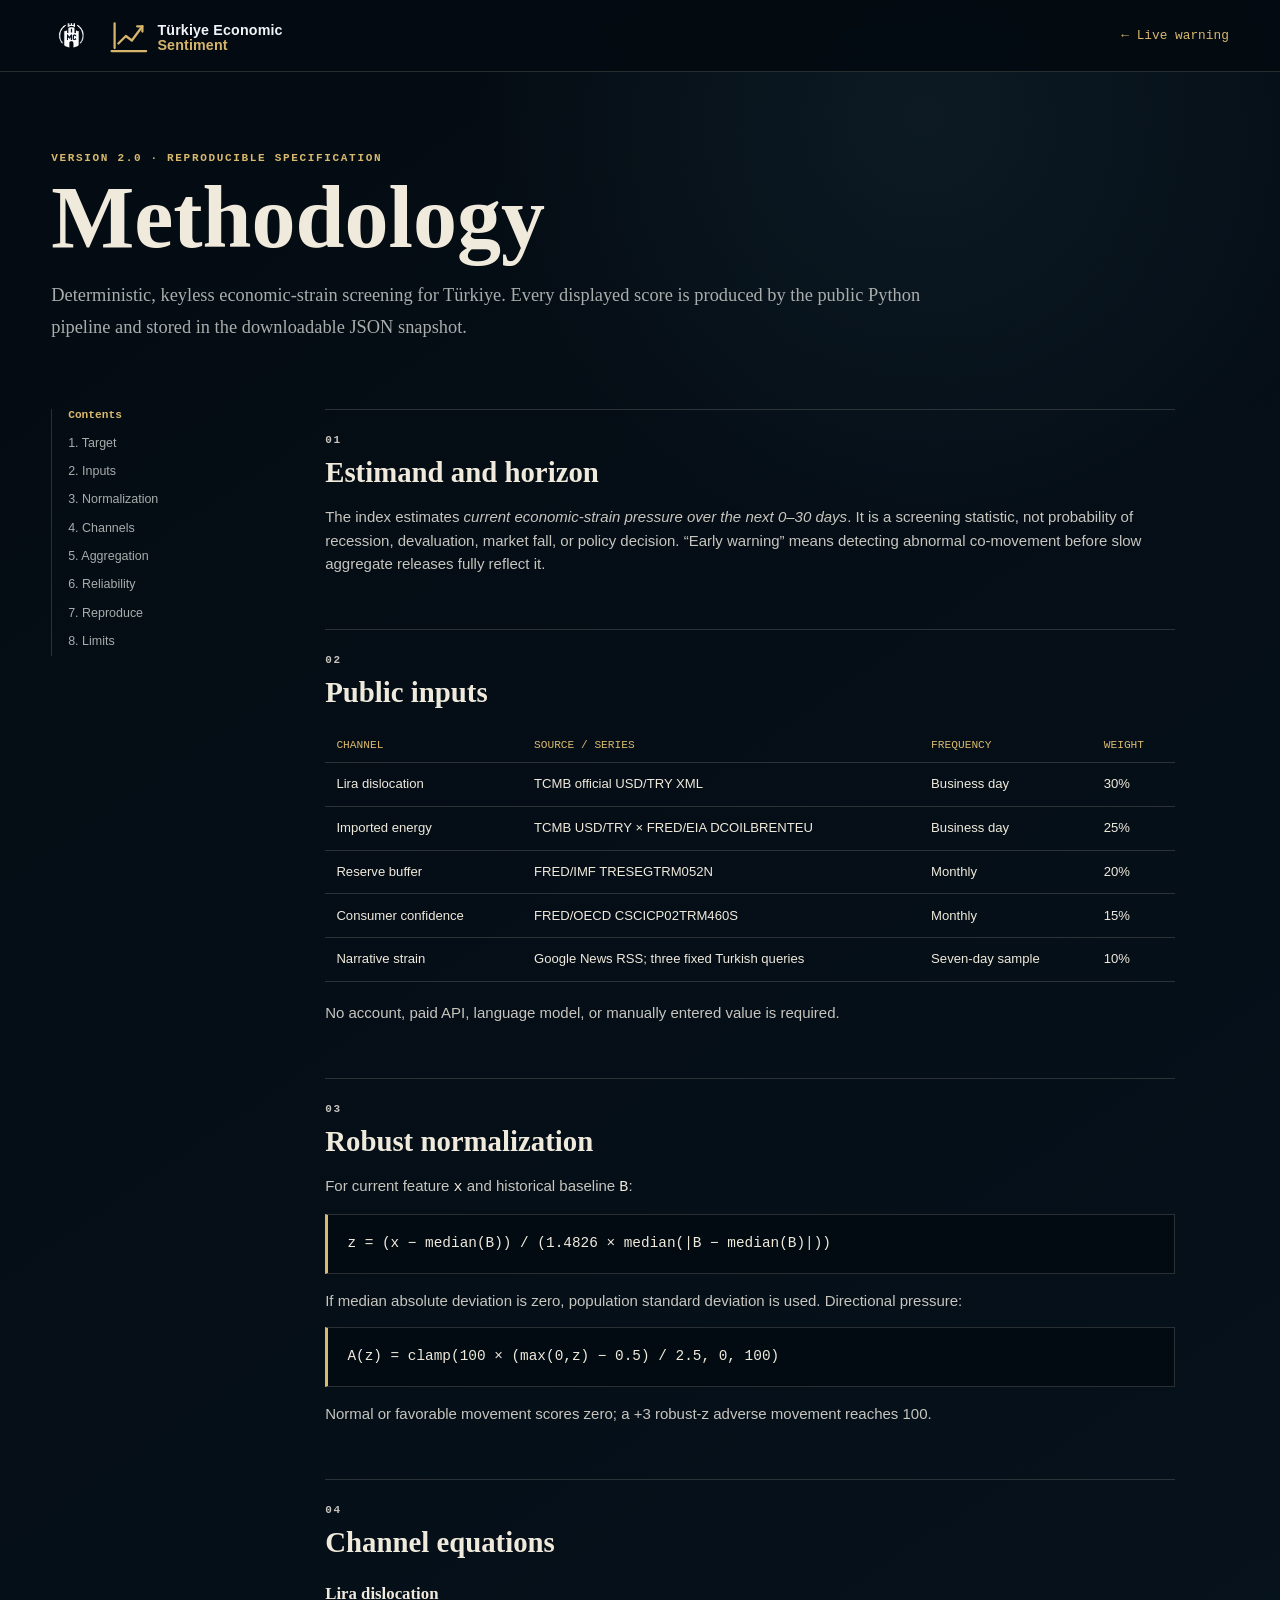
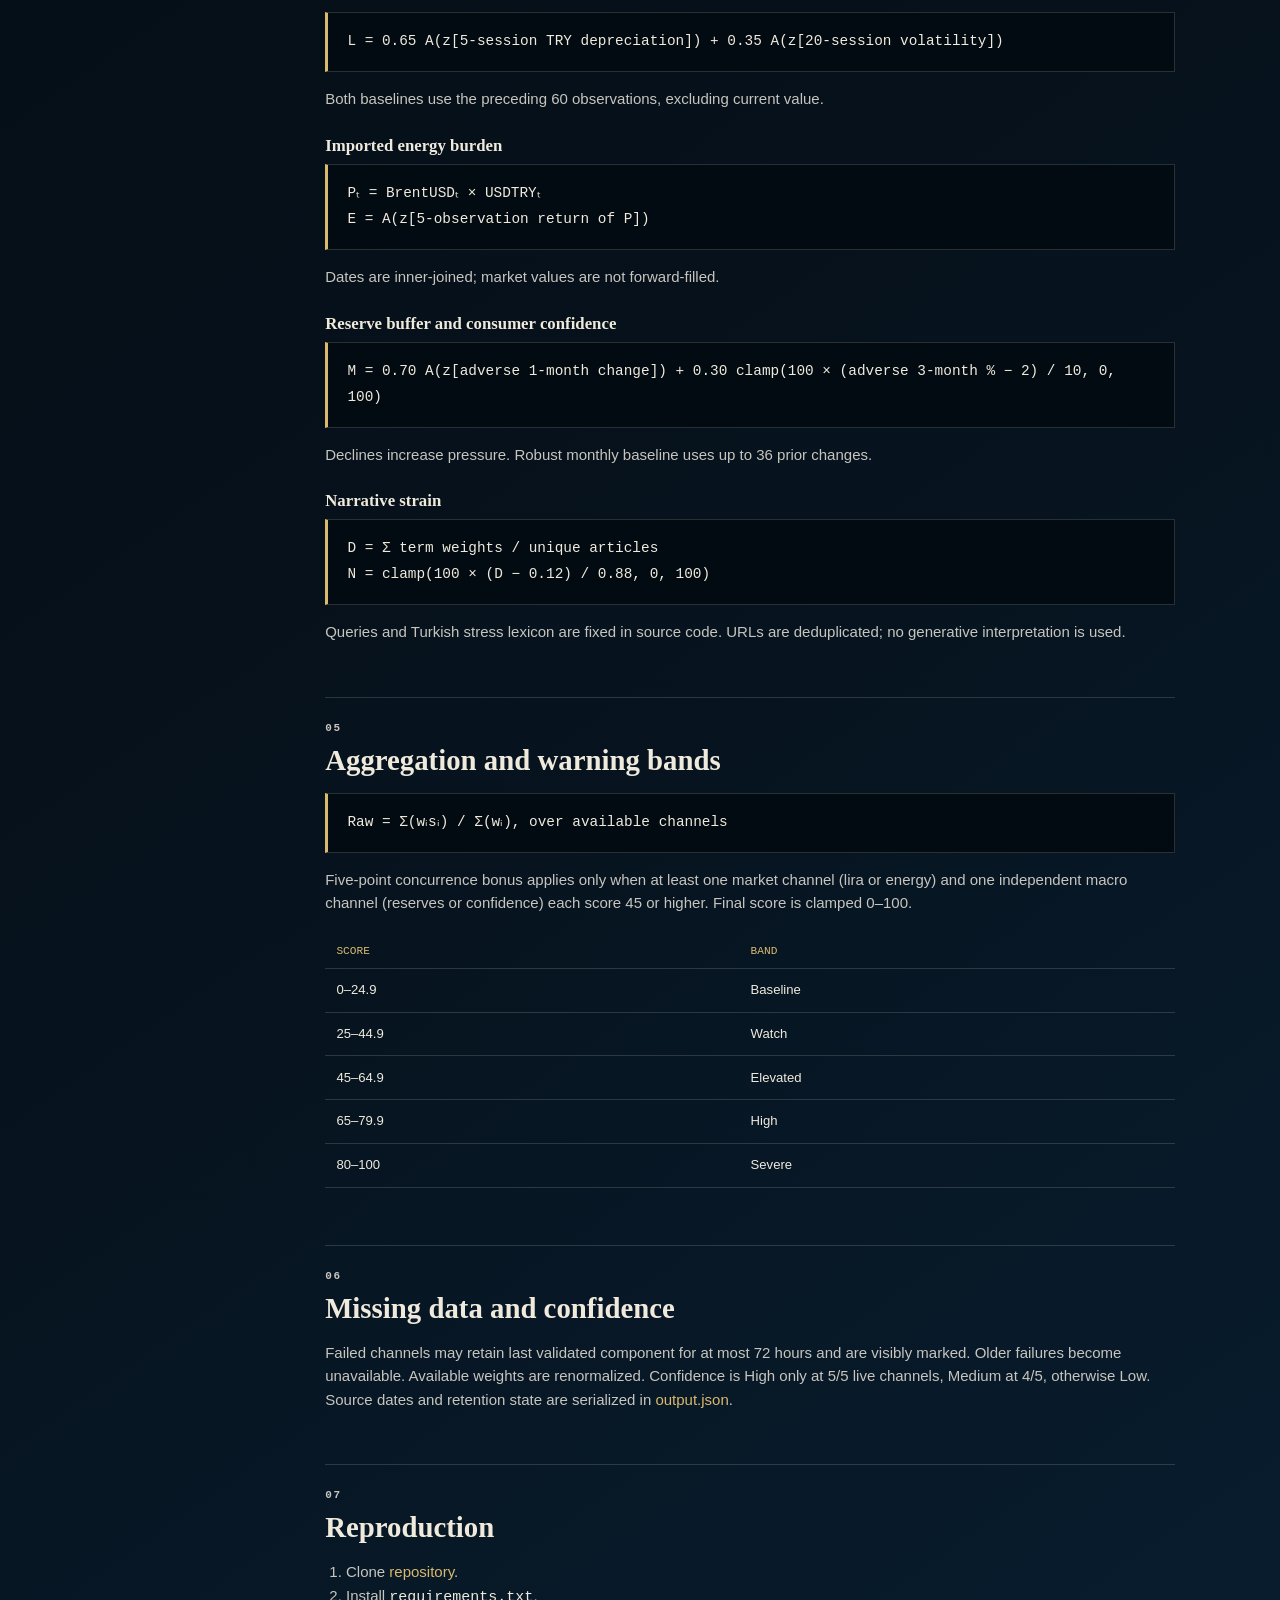
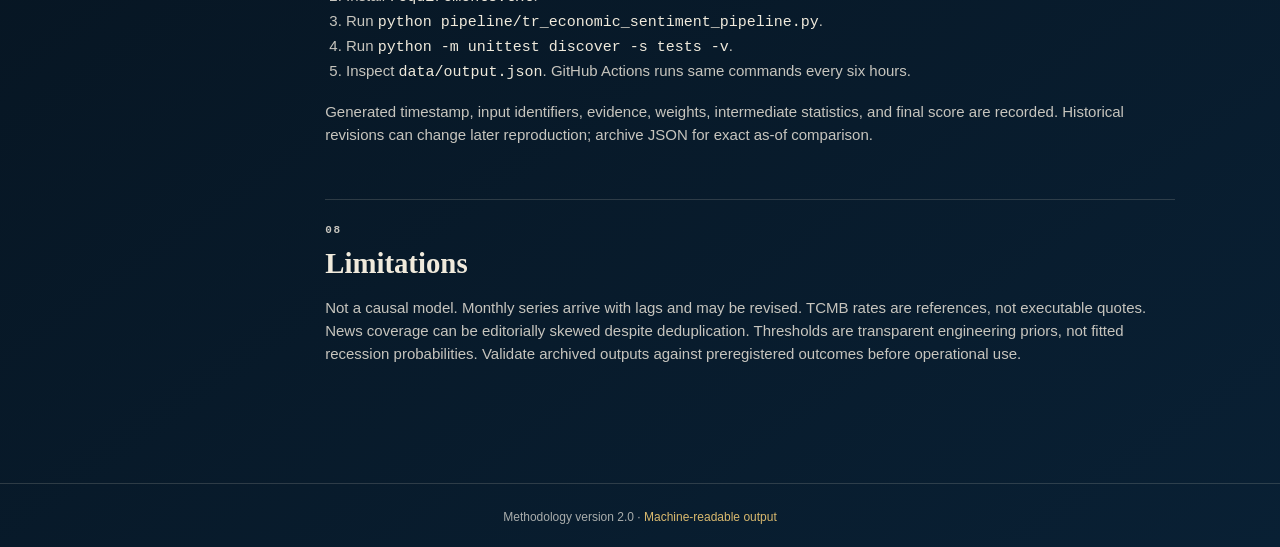
==== methodology/index.html @ 8f6c704c "feat: rebuild Türkiye radar as early-warning model" ====
<!doctype html><html lang="en"><head><meta charset="UTF-8"><meta name="viewport" content="width=device-width,initial-scale=1"><title>Methodology · Türkiye Economic Sentiment Radar</title><meta name="description" content="Reproducible methodology for Türkiye Economic Sentiment Radar."><link rel="icon" href="../assets/product-logo.svg" type="image/svg+xml"><link rel="stylesheet" href="../assets/style.css?v=7"><link rel="stylesheet" href="../assets/methodology.css?v=1"></head>
<body class="method-page"><header><a class="brand" href="../"><img class="mct" src="../assets/mct-mark.png" alt="Monarch Castle Technologies"><img class="logo" src="../assets/product-logo.svg" alt="Türkiye Economic Sentiment Radar"></a><a class="back" href="../">← Live warning</a></header>
<main><article class="method-hero"><p class="eyebrow">VERSION 2.0 · REPRODUCIBLE SPECIFICATION</p><h1>Methodology</h1><p>Deterministic, keyless economic-strain screening for Türkiye. Every displayed score is produced by the public Python pipeline and stored in the downloadable JSON snapshot.</p></article>
<div class="method-layout"><aside class="toc"><strong>Contents</strong><a href="#target">1. Target</a><a href="#inputs">2. Inputs</a><a href="#normalization">3. Normalization</a><a href="#channels">4. Channels</a><a href="#aggregation">5. Aggregation</a><a href="#reliability">6. Reliability</a><a href="#reproduce">7. Reproduce</a><a href="#limits">8. Limits</a></aside><div class="method-copy">
<section id="target"><p class="eyebrow">01</p><h2>Estimand and horizon</h2><p>The index estimates <em>current economic-strain pressure over the next 0–30 days</em>. It is a screening statistic, not probability of recession, devaluation, market fall, or policy decision. “Early warning” means detecting abnormal co-movement before slow aggregate releases fully reflect it.</p></section>
<section id="inputs"><p class="eyebrow">02</p><h2>Public inputs</h2><table><thead><tr><th>Channel</th><th>Source / series</th><th>Frequency</th><th>Weight</th></tr></thead><tbody><tr><td>Lira dislocation</td><td>TCMB official USD/TRY XML</td><td>Business day</td><td>30%</td></tr><tr><td>Imported energy</td><td>TCMB USD/TRY × FRED/EIA DCOILBRENTEU</td><td>Business day</td><td>25%</td></tr><tr><td>Reserve buffer</td><td>FRED/IMF TRESEGTRM052N</td><td>Monthly</td><td>20%</td></tr><tr><td>Consumer confidence</td><td>FRED/OECD CSCICP02TRM460S</td><td>Monthly</td><td>15%</td></tr><tr><td>Narrative strain</td><td>Google News RSS; three fixed Turkish queries</td><td>Seven-day sample</td><td>10%</td></tr></tbody></table><p>No account, paid API, language model, or manually entered value is required.</p></section>
<section id="normalization"><p class="eyebrow">03</p><h2>Robust normalization</h2><p>For current feature <span class="formula">x</span> and historical baseline <span class="formula">B</span>:</p><div class="formula-block">z = (x − median(B)) / (1.4826 × median(|B − median(B)|))</div><p>If median absolute deviation is zero, population standard deviation is used. Directional pressure:</p><div class="formula-block">A(z) = clamp(100 × (max(0,z) − 0.5) / 2.5, 0, 100)</div><p>Normal or favorable movement scores zero; a +3 robust-z adverse movement reaches 100.</p></section>
<section id="channels"><p class="eyebrow">04</p><h2>Channel equations</h2><h3>Lira dislocation</h3><div class="formula-block">L = 0.65 A(z[5-session TRY depreciation]) + 0.35 A(z[20-session volatility])</div><p>Both baselines use the preceding 60 observations, excluding current value.</p><h3>Imported energy burden</h3><div class="formula-block">Pₜ = BrentUSDₜ × USDTRYₜ<br>E = A(z[5-observation return of P])</div><p>Dates are inner-joined; market values are not forward-filled.</p><h3>Reserve buffer and consumer confidence</h3><div class="formula-block">M = 0.70 A(z[adverse 1-month change]) + 0.30 clamp(100 × (adverse 3-month % − 2) / 10, 0, 100)</div><p>Declines increase pressure. Robust monthly baseline uses up to 36 prior changes.</p><h3>Narrative strain</h3><div class="formula-block">D = Σ term weights / unique articles<br>N = clamp(100 × (D − 0.12) / 0.88, 0, 100)</div><p>Queries and Turkish stress lexicon are fixed in source code. URLs are deduplicated; no generative interpretation is used.</p></section>
<section id="aggregation"><p class="eyebrow">05</p><h2>Aggregation and warning bands</h2><div class="formula-block">Raw = Σ(wᵢsᵢ) / Σ(wᵢ), over available channels</div><p>Five-point concurrence bonus applies only when at least one market channel (lira or energy) and one independent macro channel (reserves or confidence) each score 45 or higher. Final score is clamped 0–100.</p><table><thead><tr><th>Score</th><th>Band</th></tr></thead><tbody><tr><td>0–24.9</td><td>Baseline</td></tr><tr><td>25–44.9</td><td>Watch</td></tr><tr><td>45–64.9</td><td>Elevated</td></tr><tr><td>65–79.9</td><td>High</td></tr><tr><td>80–100</td><td>Severe</td></tr></tbody></table></section>
<section id="reliability"><p class="eyebrow">06</p><h2>Missing data and confidence</h2><p>Failed channels may retain last validated component for at most 72 hours and are visibly marked. Older failures become unavailable. Available weights are renormalized. Confidence is High only at 5/5 live channels, Medium at 4/5, otherwise Low. Source dates and retention state are serialized in <a href="../data/output.json">output.json</a>.</p></section>
<section id="reproduce"><p class="eyebrow">07</p><h2>Reproduction</h2><ol><li>Clone <a href="https://github.com/MonarchCastleTech/tr-economic-sentiment">repository</a>.</li><li>Install <span class="formula">requirements.txt</span>.</li><li>Run <span class="formula">python pipeline/tr_economic_sentiment_pipeline.py</span>.</li><li>Run <span class="formula">python -m unittest discover -s tests -v</span>.</li><li>Inspect <span class="formula">data/output.json</span>. GitHub Actions runs same commands every six hours.</li></ol><p>Generated timestamp, input identifiers, evidence, weights, intermediate statistics, and final score are recorded. Historical revisions can change later reproduction; archive JSON for exact as-of comparison.</p></section>
<section id="limits"><p class="eyebrow">08</p><h2>Limitations</h2><p>Not a causal model. Monthly series arrive with lags and may be revised. TCMB rates are references, not executable quotes. News coverage can be editorially skewed despite deduplication. Thresholds are transparent engineering priors, not fitted recession probabilities. Validate archived outputs against preregistered outcomes before operational use.</p></section>
</div></div></main><footer>Methodology version 2.0 · <a href="../data/output.json">Machine-readable output</a></footer></body></html>
---- assets/style.css ----
:root{--bg:#06111b;--panel:#0b1b29;--panel2:#102434;--line:rgba(231,224,207,.17);--ink:#f0eadc;--muted:#a9adac;--gold:#d9b96e;--blue:#67b8d3;--risk:#67b8d3;--serif:Georgia,'Times New Roman',serif;--mono:'Cascadia Mono',Consolas,monospace}*{box-sizing:border-box}html{scroll-behavior:smooth}body{margin:0;background:radial-gradient(circle at 72% 3%,rgba(103,184,211,.08),transparent 28rem),linear-gradient(145deg,#040b12,var(--bg) 52%,#092034);color:var(--ink);font:15px/1.55 Inter,Arial,sans-serif;min-height:100vh}body[data-band=watch]{--risk:#e1b449}body[data-band=elevated]{--risk:#ef943c}body[data-band=high],body[data-band=severe]{--risk:#ef5b55}a{color:inherit;text-decoration:none}.skip{position:absolute;left:-999px}.skip:focus{left:1rem;top:1rem;background:#fff;color:#000;padding:.6rem;z-index:1000}header{height:72px;display:flex;align-items:center;justify-content:space-between;padding:0 clamp(1rem,4vw,3.5rem);border-bottom:1px solid var(--line);background:rgba(4,11,18,.94);position:sticky;top:0;z-index:20;backdrop-filter:blur(12px)}.brand{display:flex;align-items:center;gap:.8rem;min-width:0}.mct{width:40px;height:40px;object-fit:contain}.logo{width:clamp(190px,23vw,280px);height:48px;object-fit:contain;object-position:left}.live{display:flex;gap:1.1rem;align-items:center;color:var(--muted);font-size:.78rem}.live i{width:8px;height:8px;border-radius:50%;background:#20c792;box-shadow:0 0 12px #20c792}nav{display:flex;padding:0 clamp(1rem,4vw,3.5rem);border-bottom:1px solid var(--line);background:#091725;overflow:auto}nav a{padding:.8rem 1.15rem;color:var(--muted);white-space:nowrap;border-bottom:2px solid transparent}nav a:hover,nav a.active{color:var(--gold);border-color:var(--gold)}main{max-width:1460px;margin:auto;padding:2rem clamp(1rem,4vw,3.5rem) 4rem}.card{background:linear-gradient(145deg,rgba(16,36,52,.94),rgba(8,24,37,.96));border:1px solid var(--line);box-shadow:0 24px 80px rgba(0,0,0,.2)}.hero{padding:clamp(1.5rem,4vw,3.25rem);display:grid;grid-template-columns:1fr auto;gap:2rem;align-items:center}.eyebrow{font:700 .69rem/1.2 var(--mono);letter-spacing:.15em;color:var(--gold);margin:0 0 .55rem}.hero h1{font:600 clamp(2rem,5vw,4.3rem)/1 var(--serif);margin:.15rem 0 1.2rem}.hero #headline{font:600 clamp(1rem,2vw,1.4rem)/1.4 var(--serif);margin:0}.interpretation{color:var(--muted);max-width:800px;margin:.8rem 0 0}.scorebox{width:clamp(170px,19vw,245px);aspect-ratio:1;display:grid;place-content:center;text-align:center;border:1px solid var(--risk);background:radial-gradient(circle,rgba(103,184,211,.12),transparent 65%);position:relative}.scorebox span{font:700 clamp(3.4rem,7vw,6.2rem)/.9 var(--mono);color:var(--risk)}.scorebox small{color:var(--muted);font:1rem var(--mono)}.scorebox b{margin-top:1rem;letter-spacing:.16em;font:.78rem var(--mono);color:var(--risk)}.metrics{display:grid;grid-template-columns:repeat(4,1fr);gap:1px;background:var(--line);border:1px solid var(--line);margin:1.25rem 0}.metrics article{background:#091725;padding:1.1rem 1.3rem;display:flex;flex-direction:column}.metrics strong{font:700 1.45rem var(--mono);color:var(--gold)}.metrics span{font-size:.75rem;color:var(--muted);text-transform:uppercase;letter-spacing:.08em}.layout{display:grid;grid-template-columns:minmax(0,1fr) 350px;gap:1.25rem}.layout>.card,.history,.sources,#evidence{padding:1.5rem}.section-head{display:flex;align-items:end;justify-content:space-between;gap:1rem;border-bottom:1px solid var(--line);padding-bottom:1rem;margin-bottom:1.1rem}.section-head h2,.brief h2{font:600 1.25rem var(--serif);margin:0}.section-head>span,.section-head>a{color:var(--muted);font:.7rem var(--mono);text-transform:uppercase}.components{display:grid;gap:.4rem}.component{padding:1rem;background:rgba(3,14,23,.5);border:1px solid rgba(231,224,207,.1)}.component-top{display:flex;justify-content:space-between;gap:1rem}.component-top strong,.component-top small{display:block}.component-top small,.component-foot{color:var(--muted);font-size:.72rem}.component-score{font:700 1.2rem var(--mono);color:var(--risk)}.track{height:5px;background:#020a10;margin:.8rem 0;overflow:hidden}.track i{display:block;height:100%;background:var(--risk)}.component-foot{margin:0}.brief h2{margin-bottom:1rem}.readout-line{display:grid;grid-template-columns:1.7rem 1fr;gap:.65rem;padding:.8rem 0;margin:0;border-bottom:1px solid var(--line)}.rank{font:700 .75rem var(--mono);color:var(--gold)}.bonus{color:var(--muted);font-size:.8rem}.method-link{display:block;color:var(--gold);margin-top:1.5rem;font-family:var(--serif)}.history,#evidence,.sources{margin-top:1.25rem}.chart{min-height:240px}.chart svg{display:block;width:100%;height:250px;overflow:visible}.chart text{fill:var(--muted);font:11px var(--mono)}.gridline{stroke:rgba(231,224,207,.1)}.line{fill:none;stroke:var(--risk);stroke-width:3;stroke-linejoin:round}.evidence-grid{display:grid;grid-template-columns:repeat(5,1fr);gap:.75rem}.evidence{padding:1rem;background:rgba(3,14,23,.5);border:1px solid rgba(231,224,207,.1);min-width:0}.evidence:hover,.source:hover{border-color:var(--gold)}.evidence span,.evidence strong,.evidence small{display:block}.evidence-label{color:var(--gold);font:.65rem var(--mono);text-transform:uppercase;margin-bottom:.5rem}.evidence strong{font-size:.82rem;overflow:hidden;text-overflow:ellipsis;white-space:nowrap}.evidence small{color:var(--muted);margin-top:.35rem}#sources-grid{display:grid;grid-template-columns:repeat(5,1fr);gap:.75rem}.source{padding:1rem;border-left:2px solid var(--gold);background:rgba(3,14,23,.45)}.source strong,.source span{display:block}.source span{color:var(--muted);font-size:.72rem;margin-top:.35rem}.limit{color:var(--muted);font-size:.72rem;text-align:center;margin:1.4rem auto 0;max-width:900px}footer{border-top:1px solid var(--line);padding:1.5rem;text-align:center;color:var(--muted);font-size:.75rem}footer a{color:var(--gold)}@media(max-width:980px){.layout{grid-template-columns:1fr}.evidence-grid,#sources-grid{grid-template-columns:repeat(2,1fr)}}@media(max-width:680px){header{height:64px}.mct{width:32px;height:32px}.logo{width:180px}.live span:last-child{display:none}nav{padding:0 .4rem}.hero{grid-template-columns:1fr}.scorebox{width:100%;aspect-ratio:auto;padding:1.6rem}.metrics{grid-template-columns:repeat(2,1fr)}.section-head{align-items:start}.evidence-grid,#sources-grid{grid-template-columns:1fr}.layout>.card,.history,.sources,#evidence{padding:1rem}main{padding-top:1rem}}
---- assets/methodology.css ----
.back{color:var(--gold);font:.8rem var(--mono)}.method-hero{max-width:880px;padding:3rem 0}.method-hero h1{font:600 clamp(2.5rem,7vw,5.5rem)/1 var(--serif);margin:.3rem 0 1rem}.method-hero>p:last-child{font:1.15rem/1.7 var(--serif);color:var(--muted)}.method-layout{display:grid;grid-template-columns:210px minmax(0,850px);gap:4rem;align-items:start}.toc{position:sticky;top:100px;display:grid;border-left:1px solid var(--line);padding-left:1rem}.toc strong{font:700 .7rem var(--mono);color:var(--gold);margin-bottom:.5rem}.toc a{color:var(--muted);font-size:.78rem;padding:.28rem 0}.toc a:hover{color:var(--ink)}.method-copy section{padding:1.5rem 0 2.4rem;border-top:1px solid var(--line);scroll-margin-top:90px}.method-copy h2{font:600 1.8rem var(--serif);margin:.2rem 0 1rem}.method-copy h3{font:600 1.05rem var(--serif);margin:1.6rem 0 .5rem}.method-copy p,.method-copy li{color:#c7c5be}.method-copy a{color:var(--gold)}.method-copy table{width:100%;border-collapse:collapse;margin:1.2rem 0;font-size:.82rem}.method-copy th,.method-copy td{text-align:left;padding:.7rem;border-bottom:1px solid var(--line)}.method-copy th{color:var(--gold);font:.7rem var(--mono);text-transform:uppercase}.formula{font-family:var(--mono);color:var(--ink)}.formula-block{background:#020b12;border:1px solid var(--line);border-left:3px solid var(--gold);padding:1rem 1.2rem;font:clamp(.72rem,2vw,.9rem)/1.8 var(--mono);overflow:auto;color:var(--ink)}.method-copy ol{padding-left:1.3rem}@media(max-width:800px){.method-layout{grid-template-columns:1fr;gap:0}.toc{display:none}.method-hero{padding:2rem 0}.method-copy table{display:block;overflow:auto}}
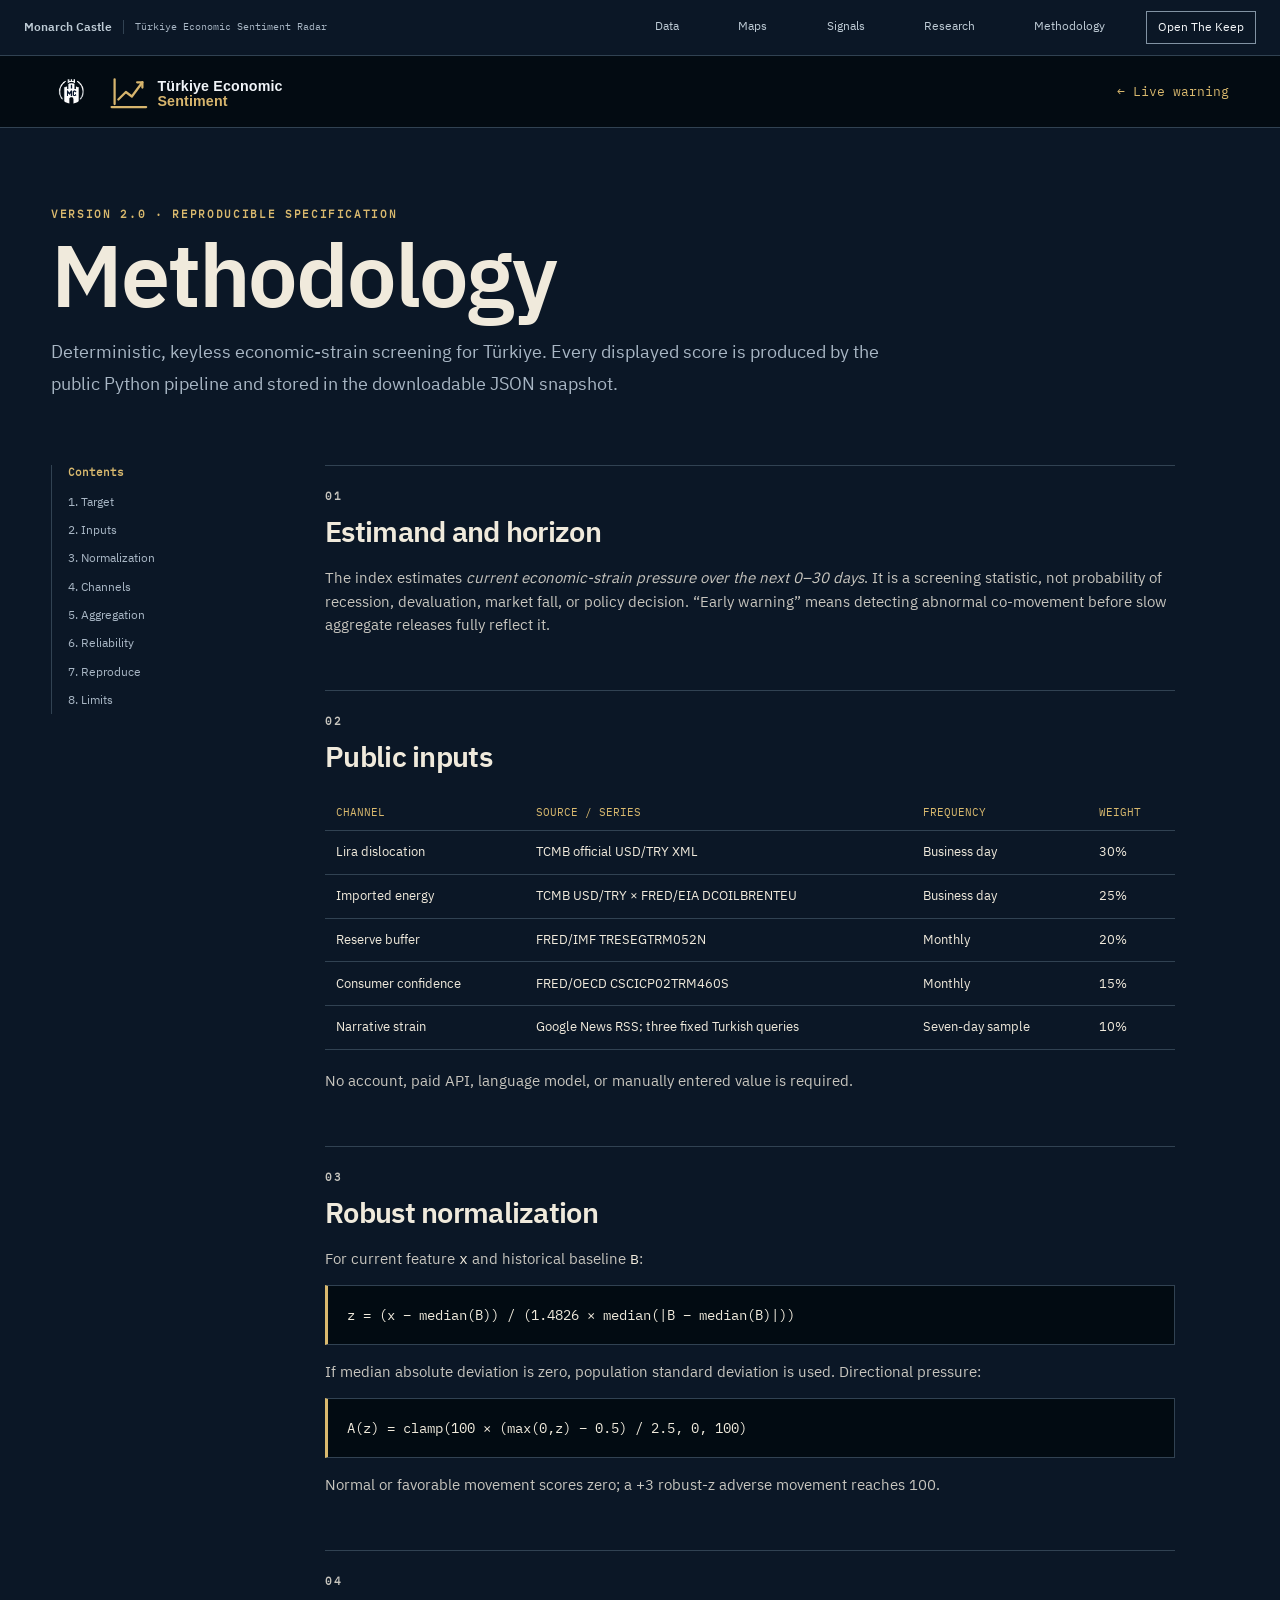
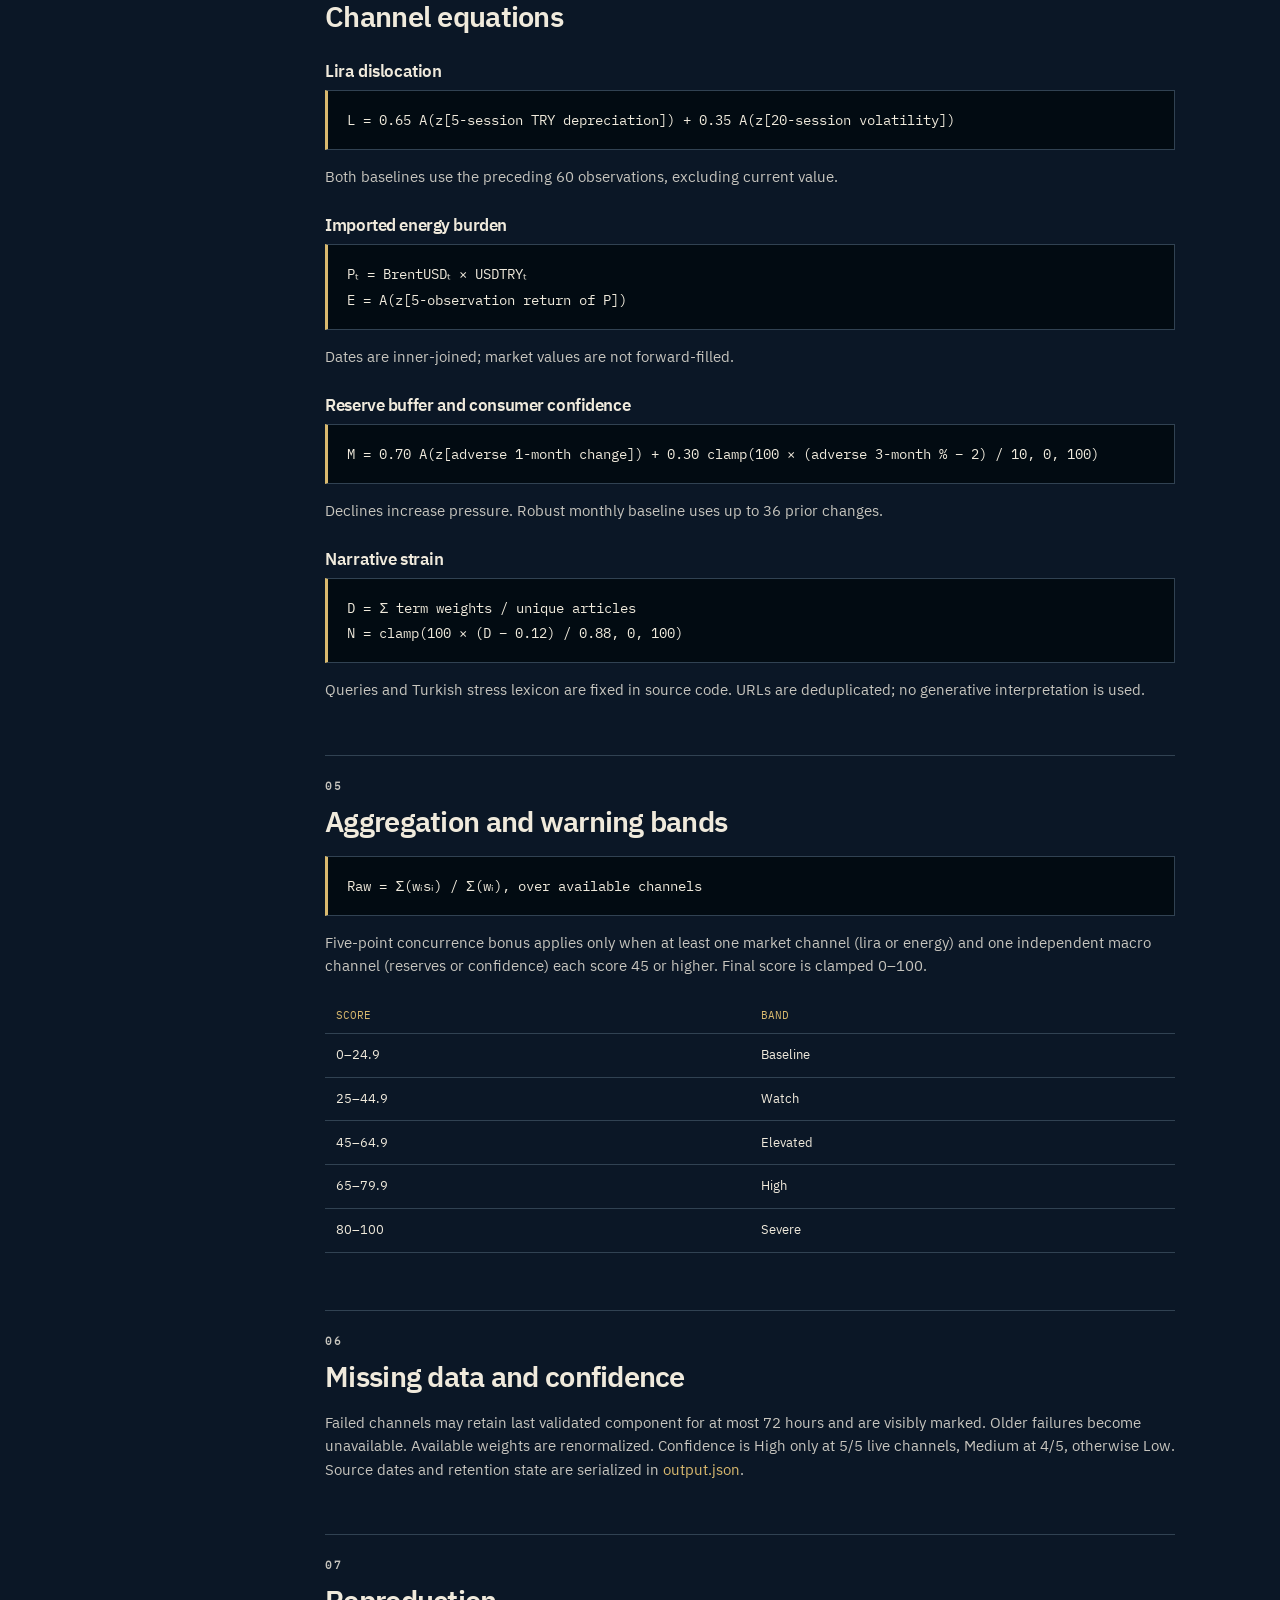
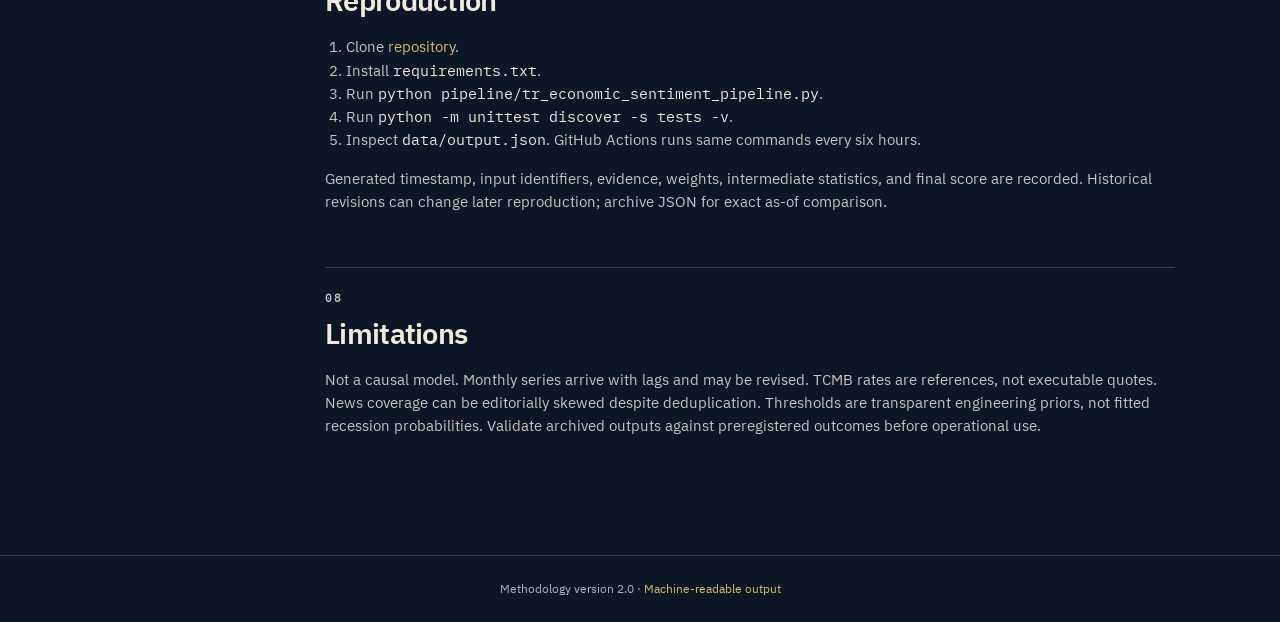
==== commit 12e76769: "Adopt Monarch Castle public design 2026.10" ====
--- a/methodology/index.html
+++ b/methodology/index.html
@@ -1,5 +1,7 @@
-<!doctype html><html lang="en"><head><meta charset="UTF-8"><meta name="viewport" content="width=device-width,initial-scale=1"><title>Methodology · Türkiye Economic Sentiment Radar</title><meta name="description" content="Reproducible methodology for Türkiye Economic Sentiment Radar."><link rel="icon" href="../assets/product-logo.svg" type="image/svg+xml"><link rel="stylesheet" href="../assets/style.css?v=7"><link rel="stylesheet" href="../assets/methodology.css?v=1"></head>
-<body class="method-page"><header><a class="brand" href="../"><img class="mct" src="../assets/mct-mark.png" alt="Monarch Castle Technologies"><img class="logo" src="../assets/product-logo.svg" alt="Türkiye Economic Sentiment Radar"></a><a class="back" href="../">← Live warning</a></header>
+<!doctype html><html lang="en"><head><meta charset="UTF-8"><meta name="viewport" content="width=device-width,initial-scale=1"><title>Methodology · Türkiye Economic Sentiment Radar</title><meta name="description" content="Reproducible methodology for Türkiye Economic Sentiment Radar."><link rel="icon" href="../assets/product-logo.svg" type="image/svg+xml"><link rel="stylesheet" href="../assets/style.css?v=7"><link rel="stylesheet" href="../assets/methodology.css?v=1"><link rel="stylesheet" href="../assets/monarch/design.css">
+</head>
+<body class="method-page monarch-product" data-monarch-product="tr-economic-sentiment">
+<header class="monarch-shell"><a class="monarch-shell-brand" href="https://monarchcastle.com/">Monarch Castle<span class="monarch-shell-product">Türkiye Economic Sentiment Radar</span></a><nav aria-label="Monarch Castle collection"><a href="https://monarchcastle.com/datasets/">Data</a><a href="https://monarchcastle.com/products/">Maps</a><a href="https://monarchcastle.com/insights/">Signals</a><a href="https://monarchcastle.com/developers/">Research</a><a href="https://monarchcastle.com/methodology/">Methodology</a><a class="monarch-shell-keep" href="https://monarchcastle.com/platform/">Open The Keep</a></nav><details><summary>Collection</summary><nav aria-label="Monarch Castle collection"><a href="https://monarchcastle.com/datasets/">Data</a><a href="https://monarchcastle.com/products/">Maps</a><a href="https://monarchcastle.com/insights/">Signals</a><a href="https://monarchcastle.com/developers/">Research</a><a href="https://monarchcastle.com/methodology/">Methodology</a><a class="monarch-shell-keep" href="https://monarchcastle.com/platform/">Open The Keep</a></nav></details></header><header><a class="brand" href="../"><img class="mct" src="../assets/mct-mark.png" alt="Monarch Castle Technologies"><img class="logo" src="../assets/product-logo.svg" alt="Türkiye Economic Sentiment Radar"></a><a class="back" href="../">← Live warning</a></header>
 <main><article class="method-hero"><p class="eyebrow">VERSION 2.0 · REPRODUCIBLE SPECIFICATION</p><h1>Methodology</h1><p>Deterministic, keyless economic-strain screening for Türkiye. Every displayed score is produced by the public Python pipeline and stored in the downloadable JSON snapshot.</p></article>
 <div class="method-layout"><aside class="toc"><strong>Contents</strong><a href="#target">1. Target</a><a href="#inputs">2. Inputs</a><a href="#normalization">3. Normalization</a><a href="#channels">4. Channels</a><a href="#aggregation">5. Aggregation</a><a href="#reliability">6. Reliability</a><a href="#reproduce">7. Reproduce</a><a href="#limits">8. Limits</a></aside><div class="method-copy">
 <section id="target"><p class="eyebrow">01</p><h2>Estimand and horizon</h2><p>The index estimates <em>current economic-strain pressure over the next 0–30 days</em>. It is a screening statistic, not probability of recession, devaluation, market fall, or policy decision. “Early warning” means detecting abnormal co-movement before slow aggregate releases fully reflect it.</p></section>
--- a/assets/monarch/design.css
+++ b/assets/monarch/design.css
@@ -0,0 +1,38 @@
+/* Monarch Castle public product design, version 2026.10. Source: main site. */
+@font-face{font-family:"IBM Plex Sans";src:url("./fonts/IBMPlexSans-Regular.woff2") format("woff2");font-weight:400;font-display:swap}
+@font-face{font-family:"IBM Plex Sans";src:url("./fonts/IBMPlexSans-SemiBold.woff2") format("woff2");font-weight:600 800;font-display:swap}
+@font-face{font-family:"IBM Plex Mono";src:url("./fonts/IBMPlexMono-Regular.woff2") format("woff2");font-weight:400;font-display:swap}
+:root{--monarch-shell-height:3.5rem;--monarch-navy:#0B1726;--monarch-paper:#F4F6F8;--monarch-steel:#315E7C;--monarch-bronze:#9B8357}
+body.monarch-product{
+ --bg:#0B1726;--bg-primary:#0B1726;--bg-secondary:#122232;--bg-panel:#122232;--bg-panel-soft:#162A3B;--bg-card:#122232;--bg-hover:#1D3345;--bg-map:#0B1726;--ocean:#0B1726;--bg-deep:#080F18;--panel:#122232;--panel-2:#162A3B;--panel-soft:#162A3B;--panel-raised:#162A3B;--card:#122232;--elev:#122232;
+ --border:#314252;--border-2:#4D6376;--border-soft:#243746;--border-strong:#4D6376;--line:#314252;
+ --text:#F4F6F8;--text-primary:#F4F6F8;--text-secondary:#BECBD5;--text-2:#A8B6C4;--text-3:#8498AA;--text-muted:#A8B6C4;--text-faint:#8498AA;--muted:#A8B6C4;--faint:#8498AA;
+ --accent:#A2C4D5;--accent-hover:#D6E4ED;--accent-soft:rgba(162,196,213,.12);--signal:#A2C4D5;--signal-strong:#D6E4ED;
+ --sans:"IBM Plex Sans",Arial,sans-serif;--serif:var(--sans);--mono:"IBM Plex Mono",monospace;--font-sans:var(--sans);--font-serif:var(--sans);--font-heading:var(--sans);--font-body:var(--sans);--font-mono:var(--mono);
+ font-family:var(--sans);background:var(--bg);font-variant-numeric:tabular-nums;
+}
+.monarch-product h1,.monarch-product h2,.monarch-product h3,.monarch-product h4{font-family:"IBM Plex Sans",Arial,sans-serif!important;letter-spacing:-.025em}
+.monarch-product .topbar,.monarch-product .header,.monarch-product .site-nav{background:#0B1726;border-color:#314252}
+.monarch-product :focus-visible{outline:3px solid #B99558;outline-offset:3px}
+.monarch-shell{box-sizing:border-box!important;height:var(--monarch-shell-height)!important;min-height:var(--monarch-shell-height)!important;width:100%!important;display:flex!important;align-items:center!important;justify-content:space-between!important;gap:1.5rem!important;padding:0 1.5rem!important;background:#0B1726!important;border:0!important;border-bottom:1px solid #314252!important;color:#F4F6F8!important;position:relative;z-index:150;font:400 12px/1.4 "IBM Plex Sans",Arial,sans-serif!important;flex-shrink:0}
+.monarch-shell *{box-sizing:border-box}
+.monarch-shell-brand{display:flex!important;align-items:center!important;gap:.7rem!important;color:#F4F6F8!important;text-decoration:none!important;white-space:nowrap!important;font-weight:600!important;font-size:13px!important}
+.monarch-shell-product{font:400 10px/1.4 "IBM Plex Mono",monospace!important;letter-spacing:0!important;text-transform:none!important;color:#A8B6C4!important;border-left:1px solid #314252!important;padding-left:.7rem!important;max-width:21rem;overflow:hidden;text-overflow:ellipsis}
+.monarch-shell nav{display:flex!important;align-items:center!important;gap:1.4rem!important;position:static!important;width:auto!important;background:transparent!important;margin:0!important;padding:0!important;border:0!important}
+.monarch-shell a{color:#BECBD5!important;text-decoration:none!important;white-space:nowrap!important;font-size:12px!important;line-height:1.4!important;letter-spacing:0!important;text-transform:none!important}
+.monarch-shell a:hover{text-decoration:underline!important;color:#FFF!important}
+.monarch-shell .monarch-shell-keep{padding:.45rem .7rem!important;border:1px solid #8293A3!important;color:#F4F6F8!important}
+.monarch-shell details{display:none;position:relative}
+.monarch-shell summary{cursor:pointer;padding:.5rem;font-size:12px}
+.monarch-product-surface{position:relative;transform:translateZ(0);height:calc(100dvh - var(--monarch-shell-height));min-height:0;overflow:hidden}
+.monarch-product-surface #root,.monarch-product-surface .esg-app{height:100%;min-height:0}
+.monarch-product-surface .min-h-screen{min-height:100%!important}
+.monarch-product-surface .h-screen,.monarch-product-surface .h-dvh{height:100%!important}
+body[data-monarch-product="nuclear-energy-intelligence"] .site-nav{top:var(--monarch-shell-height)}
+body[data-monarch-product="georisk"]>.monarch-shell{position:fixed;top:0}
+body[data-monarch-product="georisk"] .shell-topbar{top:var(--monarch-shell-height)}
+body[data-monarch-product="georisk"] .shell-sidebar{top:calc(4rem + var(--monarch-shell-height));height:calc(100dvh - 4rem - var(--monarch-shell-height))}
+body[data-monarch-product="georisk"] main.min-h-screen{padding-top:calc(4rem + var(--monarch-shell-height))}
+@media(max-width:900px){.monarch-shell-product{max-width:14rem}.monarch-shell>nav{display:none!important}.monarch-shell details{display:block}.monarch-shell details[open]>nav{position:absolute!important;right:0!important;top:2.3rem!important;display:flex!important;flex-direction:column!important;align-items:stretch!important;gap:1rem!important;width:12rem!important;padding:1.25rem!important;background:#0B1726!important;border:1px solid #314252!important;z-index:200}}
+@media(max-width:480px){.monarch-shell{padding:0 1rem!important;gap:.5rem!important}.monarch-shell-product{display:none}.monarch-shell-brand{font-size:12px!important}}
+@media(prefers-reduced-motion:reduce){.monarch-product *,.monarch-product *::before,.monarch-product *::after{animation:none!important;transition:none!important;scroll-behavior:auto!important}}
